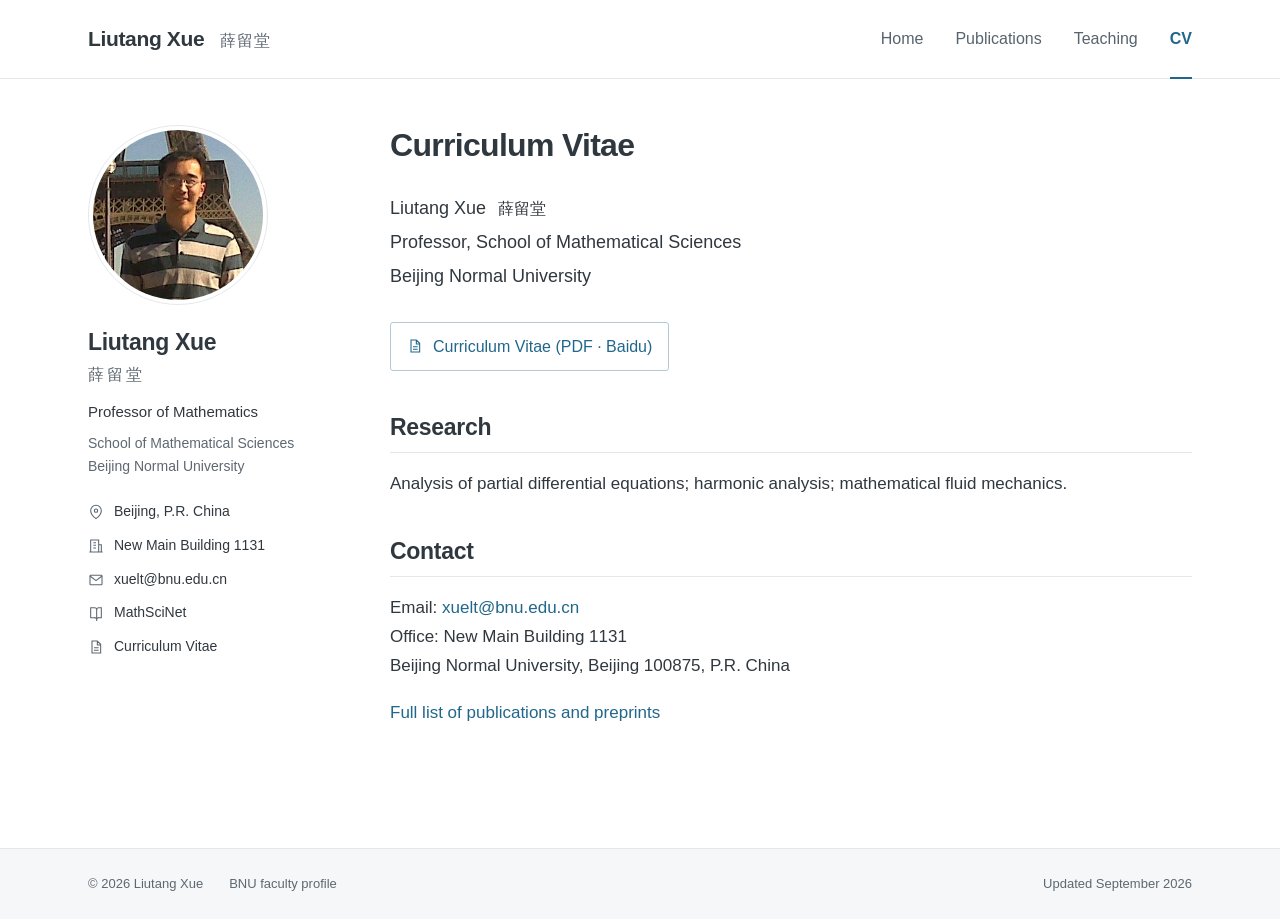
==== CV.html @ 88ca73e3 "Add files via upload" ====
<!doctype html>
<html lang="en">
<head>
<meta charset="utf-8">
<meta name="viewport" content="width=device-width, initial-scale=1">
<meta name="description" content="Curriculum Vitae — Liutang Xue, School of Mathematical Sciences, Beijing Normal University. Research in partial differential equations and mathematical fluid dynamics.">
<meta name="color-scheme" content="light">
<title>Curriculum Vitae | Liutang Xue</title>
<link rel="icon" type="image/svg+xml" href="data:image/svg+xml,%3Csvg%20xmlns%3D%22http%3A//www.w3.org/2000/svg%22%20viewBox%3D%220%200%2064%2064%22%3E%3Crect%20width%3D%2264%22%20height%3D%2264%22%20rx%3D%2212%22%20fill%3D%22%231e4662%22/%3E%3Ctext%20x%3D%2232%22%20y%3D%2243%22%20text-anchor%3D%22middle%22%20font-family%3D%22Georgia%2Cserif%22%20font-size%3D%2235%22%20fill%3D%22white%22%3ELX%3C/text%3E%3C/svg%3E">
<link rel="stylesheet" href="assets/style.css">
<script src="assets/site.js" defer></script>
</head>
<body>
<a class="skip-link" href="#main">Skip to content</a>
<header class="masthead"><div class="masthead-inner">
<a class="brand" href="index.html">Liutang Xue <span lang="zh-CN">薛留堂</span></a>
<nav aria-label="Main navigation"><a href="index.html">Home</a><a href="Papers.html">Publications</a><a href="index.html#teaching">Teaching</a><a href="CV.html" aria-current="page">CV</a></nav>
</div></header>
<div class="site-layout">
<aside class="profile" aria-label="Personal information">
<img class="portrait" src="assets/xuelt.jpg" alt="Liutang Xue" width="190" height="190">
<div class="profile-copy"><h2>Liutang Xue</h2><p class="chinese-name" lang="zh-CN">薛留堂</p>
<p class="position">Professor of Mathematics</p>
<p class="affiliation"><a href="https://math.bnu.edu.cn/">School of Mathematical Sciences</a><br><a href="https://www.bnu.edu.cn/">Beijing Normal University</a></p>
<ul class="profile-links">
<li><svg class="icon" viewBox="0 0 24 24" fill="none" stroke="currentColor" stroke-width="1.6" aria-hidden="true"><path d="M20 10c0 6-8 12-8 12S4 16 4 10a8 8 0 1 1 16 0Z"/><circle cx="12" cy="10" r="2.5"/></svg><span>Beijing, P.R. China</span></li>
<li><svg class="icon" viewBox="0 0 24 24" fill="none" stroke="currentColor" stroke-width="1.6" aria-hidden="true"><path d="M4 21V3h12v18M2 21h20M16 10h4v11M8 7h4M8 11h4M8 15h4"/></svg><span>New Main Building 1131</span></li>
<li><svg class="icon" viewBox="0 0 24 24" fill="none" stroke="currentColor" stroke-width="1.6" aria-hidden="true"><rect x="3" y="5" width="18" height="14" rx="1"/><path d="m3 6 9 7 9-7"/></svg><a href="mailto:xuelt@bnu.edu.cn">xuelt@bnu.edu.cn</a></li>
<li><svg class="icon" viewBox="0 0 24 24" fill="none" stroke="currentColor" stroke-width="1.6" aria-hidden="true"><path d="M4 4h6a3 3 0 0 1 3 3v14a4 4 0 0 0-4-2H4Zm16 0h-4a3 3 0 0 0-3 3v14a4 4 0 0 1 4-2h3Z"/></svg><a href="https://mathscinet.ams.org/mathscinet/search/author.html?mrauthid=854383">MathSciNet</a></li>
<li><svg class="icon" viewBox="0 0 24 24" fill="none" stroke="currentColor" stroke-width="1.6" aria-hidden="true"><path d="M6 3h8l5 5v13H6Z M14 3v6h5M9 13h7M9 17h7"/></svg><a href="CV.html">Curriculum Vitae</a></li>
</ul></div>
</aside>
<main id="main" tabindex="-1"><h1>Curriculum Vitae</h1>
<p class="cv-intro">Liutang Xue <span lang="zh-CN">薛留堂</span><br>Professor, School of Mathematical Sciences<br>Beijing Normal University</p>
<p><a class="download-link file-link" href="https://pan.baidu.com/s/19CU1CV926xhdhiKf8bNUeA?pwd=4xum" data-local="files/xue_cv.pdf" data-download="xue_cv.pdf"><svg class="icon" viewBox="0 0 24 24" fill="none" stroke="currentColor" stroke-width="1.6" aria-hidden="true"><path d="M6 3h8l5 5v13H6Z M14 3v6h5M9 13h7M9 17h7"/></svg><span>Curriculum Vitae (PDF · Baidu)</span></a></p>
<h2>Research</h2><p>Analysis of partial differential equations; harmonic analysis; mathematical fluid mechanics.</p>
<h2>Contact</h2><p>Email: <a href="mailto:xuelt@bnu.edu.cn">xuelt@bnu.edu.cn</a><br>Office: New Main Building 1131<br>Beijing Normal University, Beijing 100875, P.R. China</p>
<p><a href="Papers.html">Full list of publications and preprints</a></p></main>
</div>
<footer class="site-footer"><div><span>© 2026 Liutang Xue</span><a href="https://math.bnu.edu.cn/jzg/szdw/xy/715f042432404a1d8bb5d728465e90d0.htm">BNU faculty profile</a><span>Updated September 2026</span></div></footer>
</body></html>
---- assets/style.css ----
/* Academic homepage. No external fonts or style dependencies. */
:root{--ink:#30383f;--muted:#5e6871;--link:#21678b;--rule:#e4e8eb;--soft:#f5f7f8;--width:1160px}
*{box-sizing:border-box}html{scroll-behavior:smooth;scroll-padding-top:30px}body{margin:0;color:var(--ink);background:#fff;font:17px/1.7 -apple-system,BlinkMacSystemFont,"Segoe UI",Arial,"Noto Sans",sans-serif;overflow-wrap:break-word}
a{color:var(--link);text-decoration:none;text-underline-offset:3px}a:hover{text-decoration:underline}a:focus-visible{outline:2px solid var(--link);outline-offset:4px}strong{font-weight:650}
.skip-link{position:fixed;left:16px;top:-90px;z-index:10;background:#fff;padding:8px 14px;border:1px solid var(--link)}.skip-link:focus{top:10px}
.masthead{border-bottom:1px solid var(--rule)}.masthead-inner{max-width:var(--width);margin:auto;min-height:78px;display:flex;align-items:center;gap:50px;padding:12px 28px}.brand{color:var(--ink);font-size:21px;letter-spacing:-.35px;font-weight:700;white-space:nowrap}.brand span{font-size:16px;font-weight:400;color:var(--muted);margin-left:10px;letter-spacing:1px}.masthead nav{display:flex;gap:32px;margin-left:auto;align-items:center}.masthead nav a{font-size:16px;color:#58636d;position:relative;padding:8px 0;white-space:nowrap}.masthead nav a[aria-current]{color:var(--link);font-weight:650}.masthead nav a[aria-current]:after{content:"";position:absolute;bottom:-18px;left:0;right:0;height:2px;background:var(--link)}
.site-layout{max-width:var(--width);margin:46px auto 72px;display:grid;grid-template-columns:235px minmax(0,1fr);gap:67px;padding:0 28px;min-height:calc(100vh - 278px)}.profile{align-self:start;position:sticky;top:30px}.portrait{width:180px;height:180px;object-fit:cover;object-position:center 32%;border-radius:50%;display:block;margin:0 0 23px;border:1px solid var(--rule);padding:4px;background:#fff}.profile h2{font-size:23px;line-height:1.3;font-weight:700;letter-spacing:-.3px;margin:0 0 3px;border:0;padding:0}.chinese-name{font-size:16px;letter-spacing:3px;color:var(--muted);margin:0 0 13px}.position{font-size:15px;line-height:1.5;margin:0 0 8px}.affiliation{font-size:14px;line-height:1.7;margin:0 0 22px}.affiliation a{color:var(--muted)}.profile-links{padding:0;margin:0;list-style:none;font-size:14px;line-height:1.55}.profile-links li{display:flex;gap:10px;align-items:flex-start;margin:12px 0}.profile-links a{color:var(--ink)}.icon{width:16px;height:16px;flex-shrink:0;margin-top:3px;color:var(--muted)}
main{min-width:0;padding-bottom:30px}h1{font-size:32px;line-height:1.25;font-weight:700;letter-spacing:-.7px;margin:0 0 26px}h2{font-size:23px;line-height:1.4;letter-spacing:-.3px;margin:36px 0 17px;font-weight:650;padding-bottom:9px;border-bottom:1px solid var(--rule)}h3{font-size:18px;line-height:1.55}p{margin:0 0 18px}.intro p{margin-bottom:20px}.intro-links{display:flex;gap:15px;flex-wrap:wrap;font-size:16px;padding-top:3px}.intro-links span{color:#8e979d}.research-list{padding-left:22px;margin:0}.research-list li{padding-left:4px;margin:10px 0}.section-heading{display:flex;align-items:baseline;gap:20px;border-bottom:1px solid var(--rule);margin:36px 0 22px;padding-bottom:9px}.section-heading h2{border:0;margin:0;padding:0}.section-heading>a{margin-left:auto;font-size:14px;white-space:nowrap}
.papers{list-style:none;counter-reset:none;padding:0;margin:0}.paper{position:relative;padding:0 0 22px 38px;margin-bottom:22px;border-bottom:1px solid var(--rule)}.paper:before{content:"[" attr(value) "]";position:absolute;left:0;top:1px;font:14px/1.65 "Segoe UI",Arial,sans-serif;color:#78828a;font-variant-numeric:tabular-nums}.paper-title{font-size:18px;letter-spacing:-.12px;line-height:1.5;font-weight:600;margin:0 0 8px}.paper-authors{font-size:15px;line-height:1.65;margin:0 0 5px;color:#55616b}.paper-authors strong{color:#343c43}.paper-journal{font-size:15px;line-height:1.6;color:var(--muted);font-style:italic;margin:0 0 8px}.paper-links{font-size:14px;line-height:1.5;display:flex;flex-wrap:wrap;gap:12px;margin:0}.paper-links>span{color:#b2bac0}.paper:last-child{margin-bottom:0}.recent-papers .paper:last-child{border:0;padding-bottom:0}.page-intro{margin-bottom:32px;font-size:16px}.course-title{margin:0 0 5px;font-size:18px}.course-meta{font-size:15px;color:var(--muted);margin-bottom:12px}#teaching{scroll-margin-top:28px}.cv-intro{font-size:18px;line-height:1.9}.cv-intro span{font-size:16px;margin-left:7px}.download-link{display:inline-flex;align-items:center;gap:10px;border:1px solid #b3c9d5;border-radius:3px;padding:10px 16px;font-size:16px;margin:10px 0 4px}.download-link .icon{color:var(--link);margin:0}.download-link:hover{background:var(--soft)}.back-top{margin-top:30px;font-size:15px}
.site-footer{border-top:1px solid var(--rule);background:var(--soft);font-size:13px;color:var(--muted)}.site-footer>div{max-width:var(--width);margin:auto;padding:24px 28px;display:flex;gap:26px;flex-wrap:wrap}.site-footer>div>span:last-child{margin-left:auto}.site-footer a{color:var(--muted)}
@media(min-width:1450px){:root{--width:1220px}.site-layout{gap:84px;grid-template-columns:240px minmax(0,1fr)}}
@media(max-width:850px){.masthead-inner{gap:15px;flex-wrap:wrap;padding:17px 24px}.masthead nav{gap:24px}.brand span{display:none}.site-layout{grid-template-columns:195px minmax(0,1fr);gap:35px;padding:0 24px}.portrait{width:155px;height:155px}.profile h2{font-size:21px}.affiliation{font-size:14px}body{font-size:16px}.masthead nav a[aria-current]:after{bottom:-17px}}
@media(max-width:650px){.masthead-inner{padding:15px 22px 10px;display:block}.brand{font-size:21px}.brand span{display:inline}.masthead nav{margin-top:10px;gap:25px}.masthead nav a{font-size:15px;padding-bottom:6px}.masthead nav a[aria-current]:after{bottom:-10px}.site-layout{display:block;padding:0 22px;margin-top:28px;margin-bottom:30px}.profile{position:static;display:flex;gap:21px;border-bottom:1px solid var(--rule);padding-bottom:27px;margin-bottom:31px}.portrait{width:90px;height:90px;padding:2px;margin:2px 0 0}.profile-copy{min-width:0;flex:1}.profile h2{font-size:21px}.chinese-name{font-size:14px;margin-bottom:9px}.position{font-size:14px}.affiliation{margin-bottom:12px}.profile-links{font-size:14px}.profile-links li{margin:8px 0}.profile-links li:first-child,.profile-links li:nth-child(2){display:none}h1{font-size:28px;margin-bottom:22px}h2{font-size:22px;margin-top:30px}.section-heading{margin-top:30px}.section-heading h2{font-size:21px}.section-heading>a{font-size:14px}.paper{padding-left:31px}.paper-title{font-size:17px}.paper-authors,.paper-journal{font-size:14px}.intro-links{gap:10px;font-size:15px}.site-footer>div{padding:20px 22px;gap:7px 20px}.site-footer>div>span:last-child{margin-left:0;width:100%}}
@media(prefers-reduced-motion:reduce){html{scroll-behavior:auto}}
@media print{.masthead,.profile,.site-footer,.skip-link,.back-top{display:none}.site-layout{display:block;margin:0;padding:0}main{max-width:none}body{font-size:11pt}.paper{break-inside:avoid}.paper-title{font-size:12pt}.paper-authors,.paper-journal,.paper-links{font-size:10pt}h1{font-size:22pt}a{color:#222}.paper-links{display:block}.paper-links a{margin-right:12px}.paper-links span{display:none}}
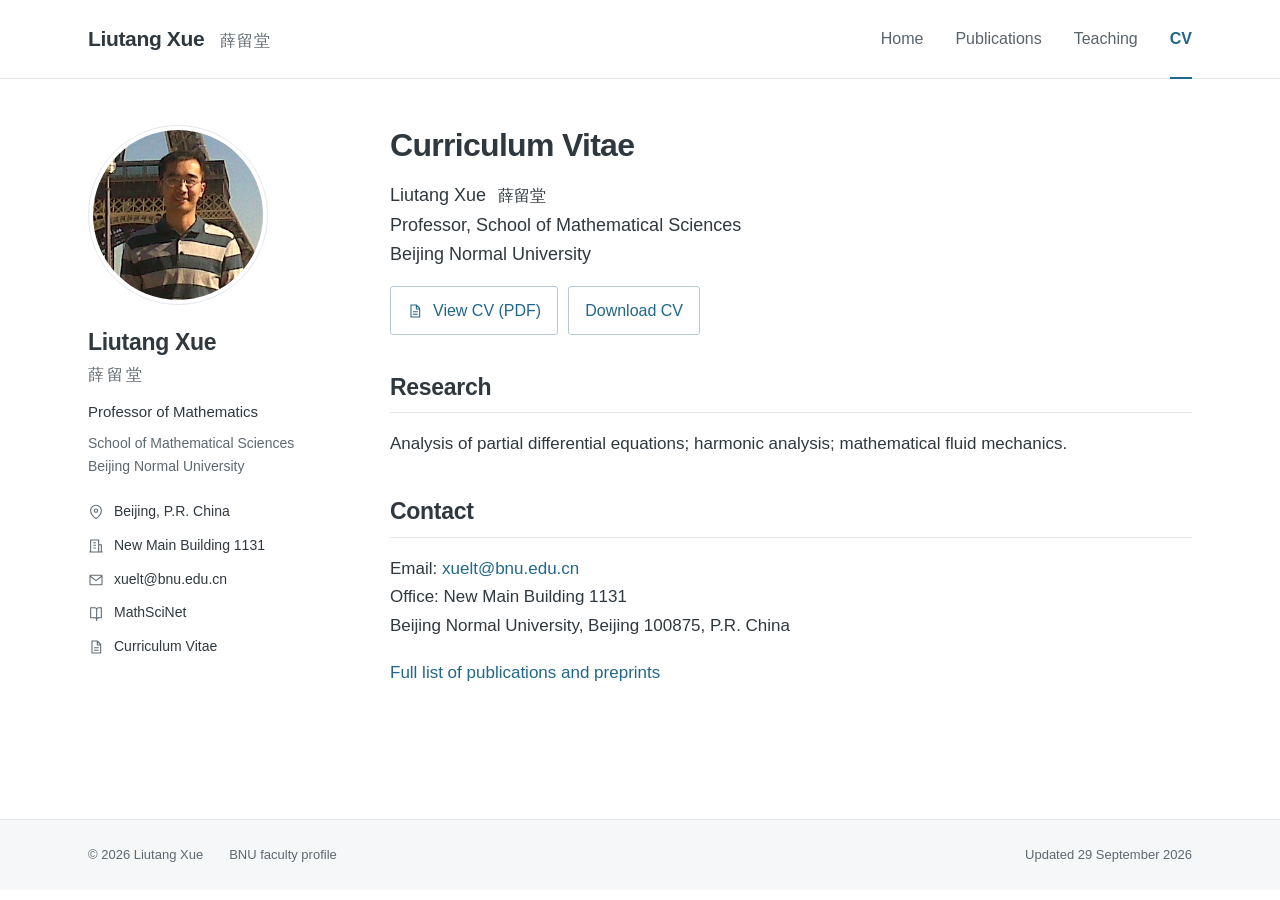
==== commit 438d6c0a: "Add files via upload" ====
--- a/CV.html
+++ b/CV.html
@@ -8,8 +8,12 @@
 <title>Curriculum Vitae | Liutang Xue</title>
 <link rel="icon" type="image/svg+xml" href="data:image/svg+xml,%3Csvg%20xmlns%3D%22http%3A//www.w3.org/2000/svg%22%20viewBox%3D%220%200%2064%2064%22%3E%3Crect%20width%3D%2264%22%20height%3D%2264%22%20rx%3D%2212%22%20fill%3D%22%231e4662%22/%3E%3Ctext%20x%3D%2232%22%20y%3D%2243%22%20text-anchor%3D%22middle%22%20font-family%3D%22Georgia%2Cserif%22%20font-size%3D%2235%22%20fill%3D%22white%22%3ELX%3C/text%3E%3C/svg%3E">
 <link rel="stylesheet" href="assets/style.css">
-<script src="assets/site.js" defer></script>
-</head>
+<style id="cv-page-style">
+#main > h1 { margin-bottom: 16px; }
+.cv-intro { line-height: 1.65; margin-bottom: 16px; }
+.cv-actions { display: flex; flex-wrap: wrap; gap: 10px; margin-bottom: 22px; }
+.cv-actions .download-link { margin: 0; }
+</style></head>
 <body>
 <a class="skip-link" href="#main">Skip to content</a>
 <header class="masthead"><div class="masthead-inner">
@@ -23,19 +27,19 @@
 <p class="position">Professor of Mathematics</p>
 <p class="affiliation"><a href="https://math.bnu.edu.cn/">School of Mathematical Sciences</a><br><a href="https://www.bnu.edu.cn/">Beijing Normal University</a></p>
 <ul class="profile-links">
-<li><svg class="icon" viewBox="0 0 24 24" fill="none" stroke="currentColor" stroke-width="1.6" aria-hidden="true"><path d="M20 10c0 6-8 12-8 12S4 16 4 10a8 8 0 1 1 16 0Z"/><circle cx="12" cy="10" r="2.5"/></svg><span>Beijing, P.R. China</span></li>
-<li><svg class="icon" viewBox="0 0 24 24" fill="none" stroke="currentColor" stroke-width="1.6" aria-hidden="true"><path d="M4 21V3h12v18M2 21h20M16 10h4v11M8 7h4M8 11h4M8 15h4"/></svg><span>New Main Building 1131</span></li>
-<li><svg class="icon" viewBox="0 0 24 24" fill="none" stroke="currentColor" stroke-width="1.6" aria-hidden="true"><rect x="3" y="5" width="18" height="14" rx="1"/><path d="m3 6 9 7 9-7"/></svg><a href="mailto:xuelt@bnu.edu.cn">xuelt@bnu.edu.cn</a></li>
-<li><svg class="icon" viewBox="0 0 24 24" fill="none" stroke="currentColor" stroke-width="1.6" aria-hidden="true"><path d="M4 4h6a3 3 0 0 1 3 3v14a4 4 0 0 0-4-2H4Zm16 0h-4a3 3 0 0 0-3 3v14a4 4 0 0 1 4-2h3Z"/></svg><a href="https://mathscinet.ams.org/mathscinet/search/author.html?mrauthid=854383">MathSciNet</a></li>
-<li><svg class="icon" viewBox="0 0 24 24" fill="none" stroke="currentColor" stroke-width="1.6" aria-hidden="true"><path d="M6 3h8l5 5v13H6Z M14 3v6h5M9 13h7M9 17h7"/></svg><a href="CV.html">Curriculum Vitae</a></li>
+<li><svg class="icon" fill="none" stroke="currentColor" stroke-width="1.6" aria-hidden="true" viewBox="0 0 24 24"><path d="M20 10c0 6-8 12-8 12S4 16 4 10a8 8 0 1 1 16 0Z"></path><circle cx="12" cy="10" r="2.5"></circle></svg><span>Beijing, P.R. China</span></li>
+<li><svg class="icon" fill="none" stroke="currentColor" stroke-width="1.6" aria-hidden="true" viewBox="0 0 24 24"><path d="M4 21V3h12v18M2 21h20M16 10h4v11M8 7h4M8 11h4M8 15h4"></path></svg><span>New Main Building 1131</span></li>
+<li><svg class="icon" fill="none" stroke="currentColor" stroke-width="1.6" aria-hidden="true" viewBox="0 0 24 24"><rect x="3" y="5" width="18" height="14" rx="1"></rect><path d="m3 6 9 7 9-7"></path></svg><a href="mailto:xuelt@bnu.edu.cn">xuelt@bnu.edu.cn</a></li>
+<li><svg class="icon" fill="none" stroke="currentColor" stroke-width="1.6" aria-hidden="true" viewBox="0 0 24 24"><path d="M4 4h6a3 3 0 0 1 3 3v14a4 4 0 0 0-4-2H4Zm16 0h-4a3 3 0 0 0-3 3v14a4 4 0 0 1 4-2h3Z"></path></svg><a href="https://mathscinet.ams.org/mathscinet/search/author.html?mrauthid=854383">MathSciNet</a></li>
+<li><svg class="icon" fill="none" stroke="currentColor" stroke-width="1.6" aria-hidden="true" viewBox="0 0 24 24"><path d="M6 3h8l5 5v13H6Z M14 3v6h5M9 13h7M9 17h7"></path></svg><a href="files/xue_cv.pdf" target="_blank" rel="noopener" aria-label="Curriculum Vitae (PDF)">Curriculum Vitae</a></li>
 </ul></div>
 </aside>
 <main id="main" tabindex="-1"><h1>Curriculum Vitae</h1>
 <p class="cv-intro">Liutang Xue <span lang="zh-CN">薛留堂</span><br>Professor, School of Mathematical Sciences<br>Beijing Normal University</p>
-<p><a class="download-link file-link" href="https://pan.baidu.com/s/19CU1CV926xhdhiKf8bNUeA?pwd=4xum" data-local="files/xue_cv.pdf" data-download="xue_cv.pdf"><svg class="icon" viewBox="0 0 24 24" fill="none" stroke="currentColor" stroke-width="1.6" aria-hidden="true"><path d="M6 3h8l5 5v13H6Z M14 3v6h5M9 13h7M9 17h7"/></svg><span>Curriculum Vitae (PDF · Baidu)</span></a></p>
+<p class="cv-actions"><a class="download-link file-link" href="files/xue_cv.pdf" target="_blank" rel="noopener" aria-label="View Curriculum Vitae PDF"><svg class="icon" fill="none" stroke="currentColor" stroke-width="1.6" aria-hidden="true" viewBox="0 0 24 24"><path d="M6 3h8l5 5v13H6Z M14 3v6h5M9 13h7M9 17h7"></path></svg><span>View CV (PDF)</span></a><a class="download-link" href="files/xue_cv.pdf" download="Liutang_Xue_CV.pdf" aria-label="Download Curriculum Vitae PDF">Download CV</a></p>
 <h2>Research</h2><p>Analysis of partial differential equations; harmonic analysis; mathematical fluid mechanics.</p>
 <h2>Contact</h2><p>Email: <a href="mailto:xuelt@bnu.edu.cn">xuelt@bnu.edu.cn</a><br>Office: New Main Building 1131<br>Beijing Normal University, Beijing 100875, P.R. China</p>
 <p><a href="Papers.html">Full list of publications and preprints</a></p></main>
 </div>
-<footer class="site-footer"><div><span>© 2026 Liutang Xue</span><a href="https://math.bnu.edu.cn/jzg/szdw/xy/715f042432404a1d8bb5d728465e90d0.htm">BNU faculty profile</a><span>Updated September 2026</span></div></footer>
-</body></html>
+<footer class="site-footer"><div><span>© 2026 Liutang Xue</span><a href="https://math.bnu.edu.cn/jzg/szdw/xy/715f042432404a1d8bb5d728465e90d0.htm">BNU faculty profile</a><span>Updated 29 September 2026</span></div></footer>
+</body></html>
